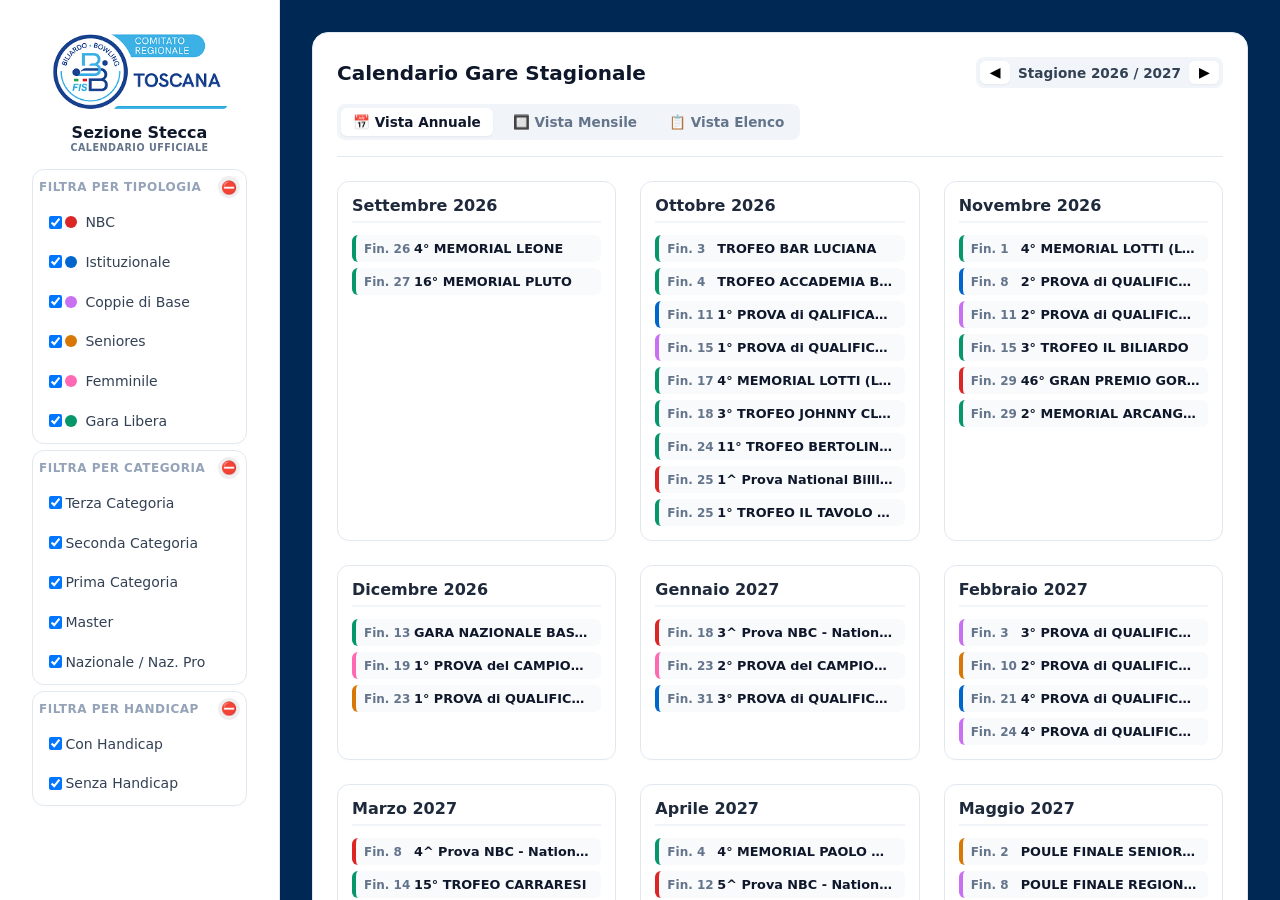
==== index.html @ 9a4053b8 "Pretty printing versione pretty con separazione css e js dal codice html" ====
<!DOCTYPE html>
<html lang="it">

<head>
	<meta charset="UTF-8">
	<meta name="viewport" content="width=device-width, initial-scale=1.0">
	<title>FISBB Toscana - Calendario Gare</title>
	<link rel="icon" type="image/jpeg" href="avatar_fisbbtoscana.jpeg"></link>
	<link rel="stylesheet" href="calendar-style.css">  
	<!-- Caricatore CSV integrato -->
	<script src="https://cloudflare.com"></script> 
</head>

<body>

	<div class="container-fluid">
  
		<!-- PULSANTE HAMBURGER: Visualizzazione no wide -->
		<button id="menuToggle" onclick="toggleSidebar(true)" class="sidebar-hamburger">
			<span>☰</span> Filtra Tornei
		</button>  

		<!-- BARRA LATERALE FILTRI: A scomparsa su no wide e fissa su wide -->
		<aside class="sidebar" id="sidebarMenu">

			<!-- PULSANTE DI CHIUSURA (✕): Visibile su no wide dentro la barra laterale -->
			<button class="sidebar-close-btn" onclick="toggleSidebar(false)">✕</button>

			<!-- LOGO FEDERALE: Con tre click rapidi si apre la maschera di login -->
			<div class="brand">
				<img class="brand-logo" src="REGIONE-29-piccolo.png" alt="Logo Federazione" onclick="triggerSecretLogin()">
				<div>
					<h1 class="brand-title">Sezione Stecca</h1>
					<p class="brand-sub">Calendario Ufficiale</p>
				</div>
			</div>
		 
			<!-- Filtro per Tipologia -->
			<div class="filter-box">
				<div class="filter-title filter-title-row">
					<span>Filtra per Tipologia</span>
					<button class="filter-clear-btn" onclick="clearFilterGroup('.filter-checkbox')" title="Deseleziona tutte le tipologie">⛔</button>
				</div>
				<div class="filter-group">
					<label class="filter-label">
						<input type="checkbox" value="nbc" checked class="filter-checkbox">
						<span class="color-dot" style="background-color: #DC2626;"></span> NBC
					</label>
					<label class="filter-label">
						<input type="checkbox" value="istituzionale" checked class="filter-checkbox">
						<span class="color-dot" style="background-color: #0066cc;"></span> Istituzionale
					</label>
					<label class="filter-label">
						<input type="checkbox" value="coppie-base" checked class="filter-checkbox">
						<span class="color-dot" style="background-color: #C96FF2;"></span> Coppie di Base
					</label>
					<label class="filter-label">
						<input type="checkbox" value="seniores" checked class="filter-checkbox">
						<span class="color-dot" style="background-color: #D97706;"></span> Seniores
					</label>
					<label class="filter-label">
						<input type="checkbox" value="femminile" checked class="filter-checkbox">
						<span class="color-dot" style="background-color: #FF69B4;"></span> Femminile
					</label>
					<label class="filter-label">
						<input type="checkbox" value="gara-libera" checked class="filter-checkbox">
						<span class="color-dot" style="background-color: #059669;"></span> Gara Libera
					</label>
				</div>
			</div>

			<!-- Filtro per Categorie Ammesse -->
			<div class="filter-box">
				<div class="filter-title filter-title-row">
					<span>Filtra per Categoria</span>
					<button class="filter-clear-btn" onclick="clearFilterGroup('.filter-cat-checkbox')" title="Deseleziona tutte le categorie">⛔</button>
				</div>
				<div class="filter-group">
					<label class="filter-label"><input type="checkbox" value="Terza" checked class="filter-cat-checkbox"> Terza Categoria</label>
					<label class="filter-label"><input type="checkbox" value="Seconda" checked class="filter-cat-checkbox"> Seconda Categoria</label>
					<label class="filter-label"><input type="checkbox" value="Prima" checked class="filter-cat-checkbox"> Prima Categoria</label>
					<label class="filter-label"><input type="checkbox" value="Master" checked class="filter-cat-checkbox"> Master</label>
					<label class="filter-label"><input type="checkbox" value="Nazionale" checked class="filter-cat-checkbox"> Nazionale / Naz. Pro</label>
				</div>
			</div>

			<!-- Filtro per Handicap -->
			<div class="filter-box">
				<div class="filter-title filter-title-row">
					<span>Filtra per Handicap</span>
					<button class="filter-clear-btn" onclick="clearFilterGroup('.filter-handicap-checkbox')" title="Deseleziona tutti i filtri handicap">⛔</button>
				</div>
				<div class="filter-group">
					<label class="filter-label"><input type="checkbox" value="SI" checked class="filter-handicap-checkbox"> Con Handicap</label>
					<label class="filter-label"><input type="checkbox" value="NO" checked class="filter-handicap-checkbox"> Senza Handicap</label>
				</div>
			</div>
		</aside>

		<!-- Lo sfondo scuro coprente (Overlay) compare quando i filtri sono aperti su schermo no wide -->
		<div id="sidebarOverlay" class="filter-overlay" onclick="toggleSidebar(false)"></div>

	<!-- AREA PRINCIPALE CALENDARIO -->
		<main class="main-content">
			<div class="calendar-container">

				<!-- Barra Superiore Navigazione -->
				<div class="top-navigation-bar-container">
					<div class="top-navigation-bar-header">
						<h2 id="calendarTitle" class="top-navigation-bar-title-static">Calendario Gare</h2>
						<div id="universalNavigation" class="top-navigation-bar-title-dynamic">
							<button class="top-navigation-bar-button" onclick="navigateCalendar(-1)">◀</button>
							<span class="top-navigation-bar-current-label" id="currentCalendarLabel"></span>
							<button class="top-navigation-bar-button" onclick="navigateCalendar(1)">▶</button>
						</div>
					</div>
					<div class="top-navigation-bar-view">
						<button id="btnYear" class="top-navigation-bar-view-button" onclick="switchView('year')">📅 Vista Annuale</button>
						<button id="btnMonth" class="top-navigation-bar-view-button" onclick="switchView('month')">🔲 Vista Mensile</button>
						<button id="btnList" class="top-navigation-bar-view-button" onclick="switchView('list')">📋 Vista Elenco</button>
						<!-- Pulsante Aggiungi Gara visibile solo all'amministratore -->
						<button class="admin-only btn-admin-save top-navigation-bar-view-button" onclick="createNewEventForm()" >➕ Nuova Gara</button>
					</div>
				</div>

				<!-- Vista Annuale -->
				<div id="viewYear" class="year-grid"></div>

				<!-- Vista Mensile -->
				<div id="viewMonth">
					<div class="month-grid-day-label">
						<div>Lun</div>
						<div>Mar</div>
						<div>Mer</div>
						<div>Gio</div>
						<div>Ven</div>
						<div>Sab</div>
						<div>Dom</div>
					</div>
					<div class="month-grid" id="monthDaysGrid"></div>
				</div>

				<!-- Vista Elenco -->
				<div id="viewList" class="list-grid">
					<table class="table-calendar">
						<thead>
							<tr>
								<th style="width: 15%;">Tipologia</th>
								<th style="width: 40%;">Titolo Torneo</th>
								<th style="width: 30%;">Sede Gara</th>
								<th style="width: 15%;">Data Finale</th>
							</tr>
						</thead>
						<tbody id="eventTableBody"></tbody>
					</table>
				</div>

			</div>
		</main>
	</div>
		 
	<!-- STRUTTURA POP-UP DI DETTAGLIO CORRETTA E BLINDATA -->
	<dialog id="eventDialog">
		<!-- Campo nascosto per l'ID del torneo -->
		<input type="hidden" id="editEventId">

		<div class="modal-layout">

			<!-- Contenitore immagine a sinistra -->
			<div class="modal-img-side">
				<img id="modalLocandina" src="" alt="Locandina Torneo">
				<div class="admin-only">
					<label class="detail-label">URL Immagine Locandina</label>
					<input type="text" id="editLocandina" placeholder="https://url-immagine.jpg" oninput="document.getElementById('modalLocandina').src = this.value || 'https://placehold.co'">
				</div>
			</div>

			<!-- Contenitore Dati a destra -->
			<div class="modal-main-side">
			<button class="btn-close" onclick="document.getElementById('eventDialog').close()">✕</button>

				<!-- Tipologia Gara -->
				<div class="modal-gara">
					<span id="modalTipologia" class="badge-type"></span>
					<div class="admin-only modal-tipologia">
						<select id="editClassName" onchange="updateModalBadgePreview(this.value)">
							<option value="nbc">NBC</option>
							<option value="istituzionale">Istituzionale</option>
							<option value="coppie-base">Coppie di Base</option>
							<option value="seniores">Seniores</option>
							<option value="femminile">Femminile</option>
							<option value="gara-libera">Gara Libera</option>
						</select>
					</div>
				</div>

				<!-- Titolo Torneo -->
				<div class="modal-gara">
					<h3 id="modalTitle" class="visitor-text modal-title"></h3>
					<div class="admin-only">
						<input type="text" id="editTitle" placeholder="Titolo del torneo">
					</div>
				</div>

				<!-- Griglia informazioni principali -->
				<div class="grid-info">
					<div class="info-block">
						<span>Sede</span>
						<strong id="modalSede" class="visitor-text"></strong>
						<input type="text" id="editSede" class="admin-only">
					</div>
					<div class="info-block">
						<span>1° Premio</span>
						<strong id="modalPremio" class="visitor-text" style="color: #16a34a;"></strong>
						<input type="text" id="editPremio" class="admin-only">
					</div>
					<div class="info-block">
						<span>Iscrizione</span>
						<strong id="modalIscrizione" class="visitor-text" style="color: #dc2626;"></strong>
						<input type="text" id="editIscrizione" class="admin-only">
					</div>
					<div class="info-block">
						<span>Entro</span>
						<strong id="modalEntro" class="visitor-text"></strong>
						<input type="date" id="editEntro" class="admin-only">
					</div>
					<div class="info-block">
						<span>Data Inizio</span>
						<strong id="modalInizio" class="visitor-text"></strong>
						<input type="date" id="editStart" class="admin-only">
					</div>
					<div class="info-block">
						<span>Data Finale</span>
						<strong id="modalFinale" class="visitor-text"></strong>
						<input type="date" id="editEndDate" class="admin-only">
					</div>
				</div>

				<!-- Specialità -->
				<div class="detail-section">
					<span class="detail-label">Specialità</span>
					<div id="modalSpecialita" class="specialita-box visitor-text"></div>
					<input type="text" id="editSpecialita" class="admin-only" placeholder="es. Italiana a 150 punti">
				</div>

				<!-- Categorie Ammesse -->
				<div class="detail-section">
					<span class="detail-label">Categorie Ammesse</span>
					<div id="modalCategorie" class="visitor-text modal-categorie"></div>
					<input type="text" id="editCategorie" class="admin-only" placeholder="es. Prima, Seconda, Terza (separate da virgola)">
				</div>

				<!-- Badge Tecnici -->
				<div class="tech-badges">
					<div>
						<span class="tech-badges-label">Cat. Separate</span>
						<span id="badgeSeparate" class="visitor-text"></span>
						<select id="editSeparate" class="admin-only">
							<option value="SI">SI</option>
							<option value="NO">NO</option>
						</select>
					</div>
					<div>
						<span class="tech-badges-label">Handicap</span>
						<span id="badgeHandicap" class="visitor-text"></span>
						<select id="editHandicap" class="admin-only">
							<option value="SI">SI</option>
							<option value="NO">NO</option>
						</select>
					</div>
					<div>
						<span class="tech-badges-label">Arbitri</span>
						<span id="badgeArbitri" class="visitor-text"></span>
						<select id="editArbitri" class="admin-only">
							<option value="SI">SI</option>
							<option value="NO">NO</option>
							<option value="1 su 2">1 su 2</option>
						</select>
					</div>
				</div>

				<!-- Pulsanti Salva / Elimina visibili SOLO all'amministratore autenticato -->
				<div class="admin-actions-bar admin-only-flex">
					<button class="btn-admin btn-admin-delete" onclick="deleteCurrentEvent()">🗑️ Elimina Gara</button>
					<button class="btn-admin btn-admin-save" onclick="saveEventData()">💾 Salva Gara</button>
				</div>

			</div>
		</div>
	</dialog>

<!-- Modale nascosto login di amministrazione -->
	<dialog id="adminLoginDialog" class="login-dialog">
		<div class="login-dialog-box">
			<button class="btn-close" onclick="document.getElementById('adminLoginDialog').close()">✕</button>
			<h3>Accesso Amministrazione</h3>
			<p>Inserisci i parametri di configurazione del tuo repository GitHub per abilitare le modifiche.</p>
			<div class="login-dialog-box-field">
				<label>GitHub Username</label>
				<input type="text" id="cfgUsername" placeholder="es. tuo-utente">
			</div>
			<div class="login-dialog-box-field">
				<label>Nome Repository</label>
				<input type="text" id="cfgRepo" placeholder="es. calendario-gare">
			</div>
			<div class="login-dialog-box-field">
				<label>Personal Access Token (Fine-Grained)</label>
				<input type="password" id="cfgToken" placeholder="github_pat_...">
			</div>
			<div class="login-dialog-box-button">
				<button onclick="saveAdminConfiguration()" class="login-dialog-box-button-connect">Accedi e Attiva</button>
				<button onclick="logoutAdmin()" class="admin-only login-dialog-box-button-disconnect">Disconnetti</button>
			</div>
		</div>
	</dialog>

	<script type="text/javascript" src="calendar-script.js"></script>

</body>
</html>
---- calendar-style.css ----
/* STILI STRUTTURALI COMPLETI ED INCORPORATI */
*, ::after, ::before { box-sizing: border-box; }
body { 
	margin: 0; 
	font-family: system-ui, -apple-system, sans-serif; 
	background-color: #002855; 
	color: #334155; 
}
.container-fluid {
	display: flex; 
	flex-direction: column; 
	min-height: 100vh; 
}

/* GESTIONE BARRA LATERALE RESPONSIVE */
.sidebar { 
	position: fixed;
	top: 0;
	left: -290px; /* Completamente nascosta a sinistra di default su smartphone */
	width: 280px; 
	height: 100vh; 
	background: #ffffff; 
	padding: 2rem; 
	box-shadow: 4px 0 25px rgba(15, 23, 42, 0.15);
	z-index: 999;
	overflow-y: auto;
	transition: left 0.3s ease; /* Effetto scivolamento fluido */
}
/* Quando la barra ha la classe "active" viene spinta dentro lo schermo */
.sidebar.active {
	left: 0;
}
/* Pulsante di chiusura interno alla sidebar (Nascondi su PC) */
.sidebar-close-btn {
	display: block;
	position: absolute;
	top: 1rem;
	right: 1rem;
	background: none;
	border: none;
	font-size: 1.25rem;
	color: #94a3b8;
	cursor: pointer;
}
.sidebar-close-btn:hover { 
	color: #0f172a; 
}
.sidebar-hamburger {
	display: none; 
	border: none; 
	background: #002855; 
	color: white; 
	padding: 12px 16px; 
	font-size: 0.9rem; 
	font-weight: 700; 
	border-radius: 8px; 
	cursor: pointer; 
	margin: 1rem 1rem 0 1rem; 
	align-items: center; 
	gap: 8px; 
	font-family: system-ui, sans-serif; 
	box-shadow: 0 2px 4px rgba(0,0,0,0.1);
}

.brand {
	display: flex; 
	align-items: center; 
	flex-direction: column; 
	text-align: center; 
	margin-bottom: 1rem; 
	width: 100%;
}
.brand-logo {
	width: 100%; 
	max-width: 180px; 
	height: auto; 
	object-fit: contain; 
	margin-bottom: 12px; 
}
.brand-title { 
	font-size: 1rem; 
	font-weight: 700; 
	color: #0f172a; 
	margin: 0;
	tracking-spacing: -0.5px;
}
.brand-sub {
	font-size: 0.6rem; 
	color: #64748b; 
	margin: 0; 
	font-weight: 600; 
	text-transform: uppercase; 
	letter-spacing: 0.5px;
}

.filter-box { 
	background: #ffffff; 
	border: 1px solid #e2e8f0; 
	border-radius: 12px; 
	padding: 6px; 
	margin-top: 6px; 
	box-shadow: 0 2px 4px rgba(0,0,0,0.01); 
}
.filter-title { 
	font-size: 0.75rem; 
	text-transform: uppercase; 
	color: #94a3b8; 
	font-weight: 700; 
	letter-spacing: 0.5px; 
	margin-bottom: 0.5rem; 
}
.filter-group { 
	display: flex; 
	flex-direction: column; 
	gap: 0.5rem; 
}
.filter-label { 
	display: flex; 
	align-items: center; 
	padding: 0.4rem; 
	border-radius: 8px; 
	cursor: pointer; 
	transition: background 0.2s; 
	font-size: 0.875rem; 
	font-weight: 500; 
}
.filter-label:hover { 
	background: #f1f5f9; 
}
.filter-checkbox-style { 
	margin-right: 10px; 
	width: 13px; 
	height: 13px; 
	accent-color: #0066cc; 
	cursor: pointer; 
}
.color-dot { 
	width: 12px; 
	height: 12px; 
	border-radius: 50%; 
	display: inline-block; 
	margin-right: 8px; 
	flex-shrink: 0; 
}
.filter-overlay {
	display: none; 
	position: fixed; 
	top: 0; 
	left: 0; 
	width: 100vw; 
	height: 100vh; 
	background: rgba(15, 23, 42, 0.4); 
	backdrop-filter: blur(2px); 
	z-index: 998;
}
.filter-title-row {
	display: flex;
	justify-content: space-between;
	align-items: center;
}
.filter-clear-btn {
	border: none;
	color: #dc2626;
	border-radius: 50%;
	width: 22px;
	height: 22px;
	cursor: pointer;
	display: flex;
	align-items: center;
	justify-content: center;
	font-size: 0.8rem;
	padding: 0;
	transition: all 0.2s ease;
}
.filter-clear-btn:hover {
	transform: scale(1.08);
}
.filter-clear-btn:active {
	transform: scale(0.95);
}

@media (min-width: 768px) { 
	.container-fluid { 
		flex-direction: row; 
	} 
}
/* Impostazioni schermi wide (da 768px in su) */
@media (min-width: 768px) {
	.sidebar { 
	  position: sticky; /* Torna fissa nella struttura wide */
	  left: 0;
	  border-bottom: none; 
	  border-right: 1px solid #e2e8f0; 
	  box-shadow: none;
	  z-index: 10;
	  height: 100vh;
	}
	#menuToggle, .sidebar-close-btn {
	  display: none !important; /* Nasconde l'hamburger e la X di chiusura su schermo wide */
	}
}
/* Mostra l'hamburger solo su schermi no wide */
@media (max-width: 767px) {
	#menuToggle {
	  display: flex !important;
	}
}

/* Contenitore Principale Calendario */
.main-content { 
	flex: 1; padding: 1.5rem; 
	overflow-y: auto; 
	max-height: 100vh; 
}
@media (min-width: 768px) { 
	.main-content { 
		padding: 2rem; 
	}
}
.calendar-container { 
	background: white; 
	border: 1px solid #e2e8f0; 
	border-radius: 16px; 
	padding: 1.5rem; 
	box-shadow: 0 1px 3px rgba(0,0,0,0.02); 
}

.top-navigation-bar-container {
	display: flex; 
	flex-direction: column; 
	gap: 1rem; 
	margin-bottom: 1.5rem; 
	border-bottom: 1px solid #e2e8f0; 
	padding-bottom: 1rem; 
	align-items: start;
}

.top-navigation-bar-header {
	display: flex; 
	justify-content: space-between; 
	width: 100%; 
	align-items: center; 
	flex-wrap: wrap; 
	gap: 1rem;
}
.top-navigation-bar-title-static {
	font-size: 1.25rem; 
	font-weight: 700; 
	margin: 0; 
	color: #0f172a;
}
.top-navigation-bar-title-dynamic {
	display: flex; 
	align-items: center; 
	gap: 0.5rem; 
	background: #f1f5f9; 
	padding: 4px; 
	border-radius: 8px;
}
.top-navigation-bar-button {
	border: none; 
	background: #ffffff; 
	padding: 4px 10px; 
	border-radius: 6px; 
	cursor: pointer; 
	font-weight: bold; 
	box-shadow: 0 1px 2px rgba(0,0,0,0.05); 
	font-family: sans-serif;
}
.top-navigation-bar-current-label {
	font-size: 0.85rem; 
	font-weight: 700; 
	color: #334155; 
	min-width: 140px; 
	text-align: center; 
	display: inline-block;
}
.top-navigation-bar-view {
	display: flex; 
	gap: 0.5rem; 
	background: #f1f5f9; 
	padding: 4px; 
	border-radius: 8px; 
	align-items: center; 
	flex-wrap: wrap;
}
.top-navigation-bar-view-button {
	border: none; 
	padding: 6px 12px; 
	font-size: 0.85rem; 
	font-weight: 600; 
	border-radius: 6px; 
	cursor: pointer; 
	transition: all 0.2s;
}

/* Griglia Annuale */
.year-grid { 
	display: grid; 
	grid-template-columns: repeat(auto-fit, minmax(260px, 1fr)); 
	gap: 1.5rem; 
	margin-top: 1rem; 
}
.month-box { 
	background: #ffffff; 
	border: 1px solid #e2e8f0; 
	border-radius: 12px; 
	padding: 14px; 
	box-shadow: 0 2px 4px rgba(0,0,0,0.01); 
}
.month-title { 
	font-size: 1rem; 
	font-weight: 700; 
	color: #1e293b; 
	margin: 0 0 12px 0; 
	border-bottom: 2px solid #f1f5f9; 
	padding-bottom: 6px; 
	text-transform: capitalize; 
}

.event-list { 
	display: flex; 
	flex-direction: column; 
	gap: 6px; 
	min-height: 40px; 
}
/* Righe dei Singoli Tornei */
.event-item { 
	display: flex; 
	align-items: center; 
	padding: 6px 8px; 
	background: #f8fafc; 
	border-radius: 6px; 
	cursor: pointer; 
	transition: background 0.2s, transform 0.1s; 
}
.event-item:hover {
	background: #f1f5f9; 
	transform: translateX(2px); 
}
.event-day { 
	font-weight: 700; 
	font-size: 0.75rem; 
	color: #64748b; 
	width: 50px; 
	flex-shrink: 0; 
}
.event-name {
	font-weight: 600; 
	font-size: 0.8rem; 
	color: #0f172a; 
	white-space: nowrap; 
	overflow: hidden; 
	text-overflow: ellipsis; 
	flex: 1;	
}

/* Vista Elenco */
.list-grid {
	display: none; 
	overflow-x: auto;
}
.table-calendar {
	width: 100%; 
	border-collapse: collapse; 
	margin-top: 0.5rem; 
	font-size: 0.9rem; 
}
.table-calendar th {
	background-color: #f8fafc; 
	padding: 12px 16px; 
	text-align: left; 
	font-size: 0.75rem; 
	font-weight: 700; 
	color: #64748b; 
	text-transform: uppercase; 
	letter-spacing: 0.5px; 
	border-bottom: 2px solid #e2e8f0; 
}
.table-calendar td {
	padding: 16px; 
	border-bottom: 1px solid #edf2f7; 
	color: #334155; 
	vertical-align: middle; 
}
.table-calendar tr.event-row:hover {
	background-color: #f8fafc; 
	transition: background-color 0.2s ease; 
}

button#btnYear, button#btnMonth, button#btnList {
	font-family: system-ui, -apple-system, sans-serif; 
}

/* Griglia mensile */
.month-grid-day-label {
	display: grid; 
	grid-template-columns: repeat(7, 1fr); 
	text-align: center; 
	font-weight: 700; 
	font-size: 0.75rem; 
	color: #64748b; 
	text-transform: uppercase; 
	margin-bottom: 0.5rem; 
	letter-spacing: 0.5px;
}
.month.grid {
	display: grid; 
	grid-template-columns: repeat(7, 1fr); 
	gap: 4px; 
	background: #e2e8f0; 
	border: 1px solid #e2e8f0; 
	border-radius: 8px; 
	overflow: hidden;
}

#monthDaysGrid {
	display: grid;
	grid-template-columns: repeat(7, minmax(0, 1fr));
	gap: 4px;
	background: #e2e8f0;
	border: 1px solid #e2e8f0;
	border-radius: 8px;
	overflow: hidden;
}

.grid-info { 
	display: grid; 
	grid-template-columns: 1fr 1fr;
	gap: 0.75rem; 
	margin: 1rem 0; 
	padding-bottom: 0.75rem; 
	border-bottom: 1px solid #e2e8f0; 
	font-size: 0.825rem; 
}
.grid-day-cell {
	background: #ffffff;
	min-height: 100px;
	padding: 6px;
	display: flex;
	flex-direction: column;
	gap: 4px;
	min-width: 0; 
	overflow: hidden;
}
.grid-day-cell.empty {
	background: #f8fafc;
}
.grid-day-number {
	font-size: 0.75rem;
	font-weight: 700;
	color: #64748b;
	margin-bottom: 2px;
}
.grid-event-badge {
	font-size: 0.7rem;
	font-weight: 600;
	padding: 3px 6px;
	border-radius: 4px;
	color: white;
	cursor: pointer;
	transition: transform 0.1s;
	display: block;
	width: 100%;
	white-space: nowrap;
	overflow: hidden;
	text-overflow: ellipsis;
}
.grid-event-badge:hover {
	transform: scale(1.02);
	filter: brightness(0.95);
}

/* Pop-up dettaglio evento */
dialog { 
	border: none; 
	border-radius: 16px; 
	padding: 0; 
	max-width: 660px; /* Larghezza ideale per PC */
	width: 100%; 
	box-shadow: 0 20px 25px -5px rgba(0,0,0,0.1), 0 10px 10px -5px rgba(0,0,0,0.04); 
	animation: fadeIn 0.2s ease-out; 
}
dialog::backdrop { 
	background: rgba(15, 23, 42, 0.6); 
	backdrop-filter: blur(4px); 
}

.modal-layout { 
	display: flex; 
	flex-direction: column; 
}
@media (min-width: 576px) { 
	.modal-layout {
		flex-direction: row;
	} 
}
.modal-img-side { 
	background: #f1f5f9; 
	padding: 1.25rem; 
	display: flex; 
	align-items: center; 
	justify-content: center; 
	border-bottom: 1px solid #e2e8f0; 
	flex-direction: column; 
	gap: 8px;
}
@media (min-width: 576px) { 
	.modal-img-side { 
	  width: 240px; 
	  height: 240px; /* Forza il quadrato perfetto */
	  align-self: center; /* Centra verticalmente la scatola rispetto ai dati */
	  border-bottom: none; 
	  border-right: 1px solid #e2e8f0; 
	  background: #f8fafc;
	  margin: 1.5rem 0 1.5rem 1.5rem; /* Margini per staccarla elegantemente dal bordo modale */
	  border-radius: 12px;
	  border: 1px solid #e2e8f0;
	} 
}
.modal-img-side img { 
	max-width: 100%;
	max-height: 100%;
	object-fit: contain; /* Mantiene le proporzioni reali senza schiacciare o tagliare */
	border-radius: 6px; 
	background: white; 
	box-shadow: 0 2px 4px rgba(0,0,0,0.04); 
}
.modal-main-side { 
	flex: 1; 
	padding: 1.5rem; 
	position: relative; 
}
.modal-gara {
	margin-bottom: 0.5rem;
}
.modal-tipologia {
	margin-top: 4px; 
	width: 100%;
}
.modal-title {
	margin: 0 0 0.5rem 0; 
	font-size: 1.25rem; 
	font-weight: 800; 
	color: #0f172a; 
	padding-right: 25px; 
	line-height: 1.3;
}
.modal-categorie {
	display: flex; 
	flex-wrap: wrap; 
	gap: 4px; 
	margin-top: 2px;
}

.btn-close { 
	position: absolute; 
	top: 1rem; 
	right: 1rem; 
	background: none; 
	border: none; 
	font-size: 1.25rem; 
	cursor: pointer; 
	color: #94a3b8; 
	padding: 4px; 
	line-height: 1;
}
.btn-close:hover {
	color: #475569; 
}

.badge-type { 
	display: inline-block; 
	padding: 4px 8px; 
	border-radius: 6px; 
	color: white; 
	font-size: 0.7rem; 
	font-weight: 700; 
	text-transform: uppercase; 
	letter-spacing: 0.5px; 
}

.info-block span { 
display: block; 
color: #94a3b8; 
font-size: 0.675rem; 
font-weight: 700; 
margin-bottom: 2px; 
text-transform: uppercase; 
}
.info-block strong { 
color: #1e293b; 
font-weight: 600; 
}

.detail-section {
	margin-bottom: 0.75rem;
	font-size: 0.825rem;
}
.detail-label {
	display: block; 
	color: #94a3b8; 
	font-size: 0.675rem; 
	font-weight: 700; 
	margin-bottom: 4px; 
	text-transform: uppercase;
	letter-spacing: 0.5px;
}

.specialita-box {
	display: inline-block;
	background: #f8fafc; 
	color: #334155;
	padding: 4px 8px; 
	border-radius: 4px; 
	font-weight: 600; 
	font-size: 0.75rem;
	border: 1px solid #cbd5e1;
}

/* Tag categorie */
.category-tag {
	background: #f8fafc; 
	color: #334155; 
	padding: 4px 8px; 
	border-radius: 4px; 
	font-weight: 600; 
	font-size: 0.75rem; 
	border: 1px solid #cbd5e1;
}

.tech-badges { 
	display: flex; 
	gap: 0.4rem; 
	background: #f8fafc; 
	padding: 8px; 
	border-radius: 12px; 
	border: 1px solid #e2e8f0; 
	justify-content: space-around; 
	text-align: center; 
	font-size: 0.7rem; 
	margin-top: 1rem; 
}
.tech-badges-label {
	color:#94a3b8; 
	font-size:0.625rem; 
	text-transform:uppercase; 
	font-weight:700;
}
.tech-badges span {
	display: block; 
	font-weight: 700; 
	margin-top: 2px; 
	padding: 2px 6px; 
	border-radius: 20px; 
}
.tech-si {
	background: #dcfce7; 
	color: #15803d; 
	border: 1px solid #bbf7d0; 
}
.tech-no {
	background: #f1f5f9; 
	color: #64748b; 
	border: 1px solid #e2e8f0; 
}
.tech-parziale {
	background: #fef3c7; 
	color: #b45309; 
	border: 1px solid #fde68a; 
}

@keyframes fadeIn {
	from {
		opacity: 0; 
		transform: scale(0.98); 
	} 
	to {
		opacity: 1; transform: scale(1); 
	} 
}

/* --- GESTIONE AMMINISTRATORE --- */
/* Di default, nascondiamo tutti gli elementi di gestione */
.admin-only, .admin-only-flex, .admin-only-block {
	display: none !important;
}

/* Quando la pagina ha la classe 'is-admin', mostriamo gli elementi dedicati */
body.is-admin .admin-only {
	display: inline-block !important;
}
body.is-admin .admin-only-flex {
	display: flex !important;
}
body.is-admin .admin-only-block {
	display: block !important;
}

/* Stile per i campi di input all'interno del modulo di modifica */
.modal-main-side input, .modal-main-side select, .modal-main-side textarea {
	width: 100%;
	padding: 6px 10px;
	border: 1px solid #cbd5e1;
	border-radius: 6px;
	font-size: 0.85rem;
	font-family: inherit;
	color: #1e293b;
	background-color: #f8fafc;
}
.modal-main-side input:focus, .modal-main-side select:focus {
	outline: none;
	border-color: #0066cc;
	background-color: #ffffff;
}

/* Pulsanti d'azione amministrativa */
.admin-actions-bar {
	display: flex;
	gap: 10px;
	margin-top: 1.5rem;
	padding-top: 1rem;
	border-top: 1px solid #e2e8f0;
}
.btn-admin {
	flex: 1;
	padding: 10px;
	border: none;
	border-radius: 8px;
	font-weight: 700;
	font-size: 0.85rem;
	cursor: pointer;
	transition: background 0.2s;
}
.btn-admin-save {
	background: #00BFFF; 
	color: white; 
}
.btn-admin-save:hover {
	background: #1E90FF; 
}
.btn-admin-delete {
	background: #dc2626; 
	color: white; 
}
.btn-admin-delete:hover {
	background: #b91c1c; 
}

/* Rende cliccabili le celle vuote solo per l'admin */
body.is-admin .grid-day-cell, body.is-admin .month-box {
	cursor: pointer;
}
body.is-admin .grid-day-cell:hover, body.is-admin .month-box:hover {
	background-color: #f0fdf4 !important; /* Evidenzia in verde tenue al passaggio */
}

.login-dialog {
	max-width: 400px; 
	padding: 1.5rem;
}
.login-dialog-box {
	display: flex; 
	flex-direction: column; 
	gap: 1rem; 
	position: relative;
}
.login-dialog-box h3 {
	margin: 0; 
	font-size: 1.1rem; 
	font-weight: 800; 
	color: #0f172a;
}
.login-dialog-box p {
	 margin: 0; 
	 font-size: 0.75rem; 
	 color: #64748b;
}
.login-dialog-box-field {
	display: flex; 
	flex-direction: column; 
	gap: 4px;
}
.login-dialog-box-field label {
	font-size: 0.65rem; 
	font-weight: 700; 
	text-transform: uppercase; 
	color: #94a3b8;
}
.login-dialog-box-field input {
	width:100%; 
	padding:8px; 
	border:1px solid #cbd5e1; 
	border-radius:6px;
}
.login-dialog-box-button {
	display: flex; 
	gap: 10px; 
	margin-top: 0.5rem;
}
.login-dialog-box-button-connect {
	flex:1; 
	padding:10px; 
	background:#0066cc; 
	color:white; 
	border:none; 
	border-radius:6px; 
	font-weight:700; 
	cursor:pointer;
}
.login-dialog-box-button-disconnect {
	padding:10px; 
	background:#e2e8f0; 
	color:#64748b; 
	border:none; 
	border-radius:6px; 
	font-weight:700; 
	cursor:pointer;
}
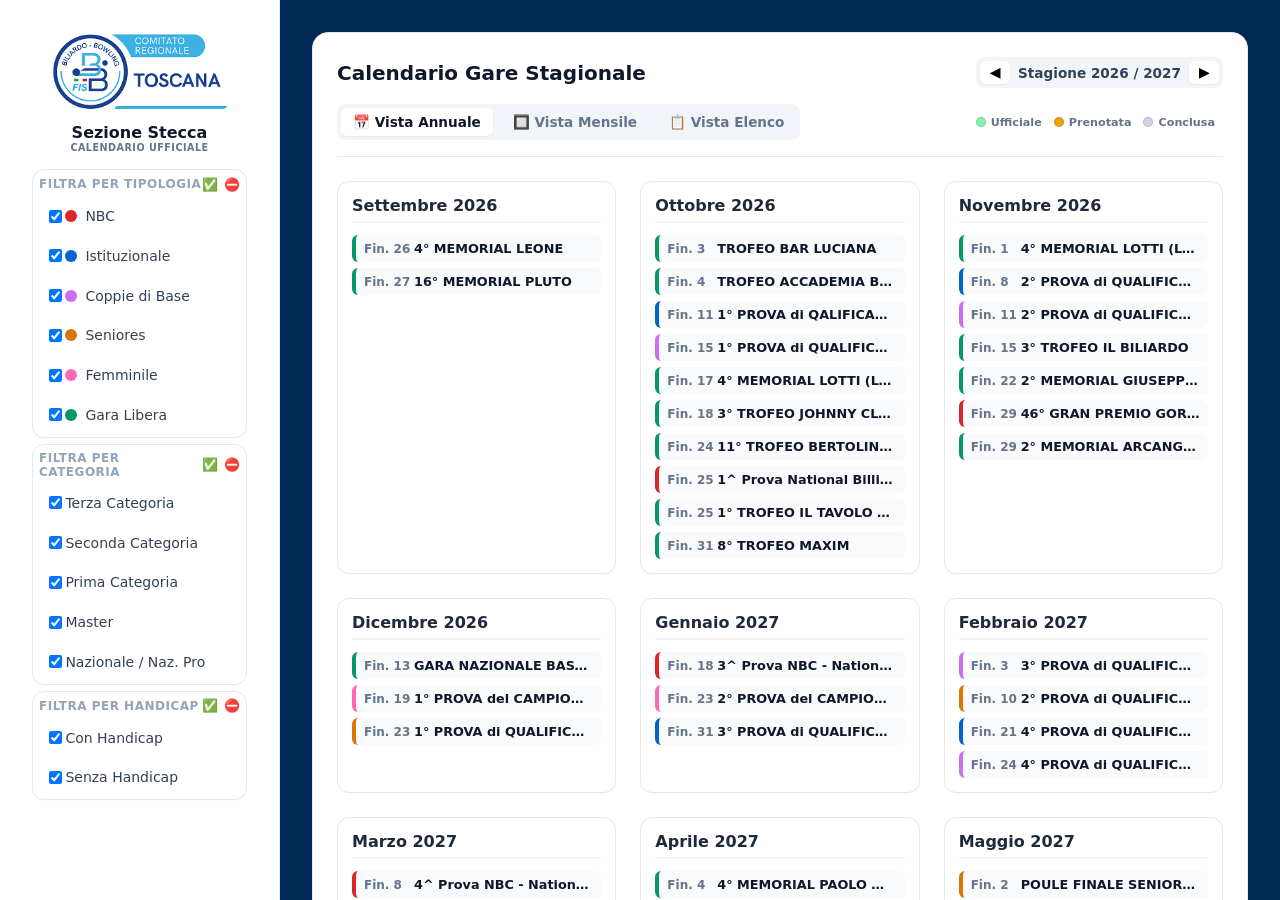
==== commit 4a657892: "Update index.html" ====
--- a/index.html
+++ b/index.html
@@ -14,7 +14,7 @@
 <body>
 
 	<div class="container-fluid">
-  
+
 		<!-- PULSANTE HAMBURGER: Visualizzazione no wide -->
 		<button id="menuToggle" onclick="toggleSidebar(true)" class="sidebar-hamburger">
 			<span>☰</span> Filtra Tornei
@@ -39,7 +39,10 @@
 			<div class="filter-box">
 				<div class="filter-title filter-title-row">
 					<span>Filtra per Tipologia</span>
-					<button class="filter-clear-btn" onclick="clearFilterGroup('.filter-checkbox')" title="Deseleziona tutte le tipologie">⛔</button>
+					<div class="filter-title-actions">
+						<button class="filter-action-btn filter-check-btn" onclick="checkFilterGroup('.filter-checkbox')" title="Seleziona tutte le tipologie">✅</button>
+						<button class="filter-action-btn filter-clear-btn" onclick="clearFilterGroup('.filter-checkbox')" title="Deseleziona tutte le tipologie">⛔</button>
+					</div>
 				</div>
 				<div class="filter-group">
 					<label class="filter-label">
@@ -73,7 +76,10 @@
 			<div class="filter-box">
 				<div class="filter-title filter-title-row">
 					<span>Filtra per Categoria</span>
-					<button class="filter-clear-btn" onclick="clearFilterGroup('.filter-cat-checkbox')" title="Deseleziona tutte le categorie">⛔</button>
+					<div class="filter-title-actions">
+						<button class="filter-action-btn filter-check-btn" onclick="checkFilterGroup('.filter-checkbox')" title="Seleziona tutte le tipologie">✅</button>
+						<button class="filter-action-btn filter-clear-btn" onclick="clearFilterGroup('.filter-checkbox')" title="Deseleziona tutte le tipologie">⛔</button>
+					</div>
 				</div>
 				<div class="filter-group">
 					<label class="filter-label"><input type="checkbox" value="Terza" checked class="filter-cat-checkbox"> Terza Categoria</label>
@@ -88,7 +94,10 @@
 			<div class="filter-box">
 				<div class="filter-title filter-title-row">
 					<span>Filtra per Handicap</span>
-					<button class="filter-clear-btn" onclick="clearFilterGroup('.filter-handicap-checkbox')" title="Deseleziona tutti i filtri handicap">⛔</button>
+					<div class="filter-title-actions">
+						<button class="filter-action-btn filter-check-btn" onclick="checkFilterGroup('.filter-checkbox')" title="Seleziona tutte le tipologie">✅</button>
+						<button class="filter-action-btn filter-clear-btn" onclick="clearFilterGroup('.filter-checkbox')" title="Deseleziona tutte le tipologie">⛔</button>
+					</div>
 				</div>
 				<div class="filter-group">
 					<label class="filter-label"><input type="checkbox" value="SI" checked class="filter-handicap-checkbox"> Con Handicap</label>
@@ -114,12 +123,19 @@
 							<button class="top-navigation-bar-button" onclick="navigateCalendar(1)">▶</button>
 						</div>
 					</div>
-					<div class="top-navigation-bar-view">
-						<button id="btnYear" class="top-navigation-bar-view-button" onclick="switchView('year')">📅 Vista Annuale</button>
-						<button id="btnMonth" class="top-navigation-bar-view-button" onclick="switchView('month')">🔲 Vista Mensile</button>
-						<button id="btnList" class="top-navigation-bar-view-button" onclick="switchView('list')">📋 Vista Elenco</button>
-						<!-- Pulsante Aggiungi Gara visibile solo all'amministratore -->
-						<button class="admin-only btn-admin-save top-navigation-bar-view-button" onclick="createNewEventForm()" >➕ Nuova Gara</button>
+					<div class="top-navigation-bar-row">
+						<div class="top-navigation-bar-view">
+							<button id="btnYear" class="top-navigation-bar-view-button" onclick="switchView('year')">📅 Vista Annuale</button>
+							<button id="btnMonth" class="top-navigation-bar-view-button" onclick="switchView('month')">🔲 Vista Mensile</button>
+							<button id="btnList" class="top-navigation-bar-view-button" onclick="switchView('list')">📋 Vista Elenco</button>
+							<!-- Pulsante Aggiungi Gara visibile solo all'amministratore -->
+							<button class="admin-only btn-admin-save top-navigation-bar-view-button" onclick="createNewEventForm()" >➕ Nuova Gara</button>
+						</div>
+						<div class="calendar-status-legend">
+							<span class="legend-item"><span class="legend-dot legend-programma"></span>Ufficiale</span>
+							<span class="legend-item"><span class="legend-dot legend-pianificata"></span>Prenotata</span>
+							<span class="legend-item"><span class="legend-dot legend-conclusa"></span>Conclusa</span>
+						</div>
 					</div>
 				</div>
 
@@ -159,19 +175,23 @@
 		</main>
 	</div>
 		 
-	<!-- STRUTTURA POP-UP DI DETTAGLIO CORRETTA E BLINDATA -->
+	<!-- STRUTTURA POP-UP DI DETTAGLIO -->
 	<dialog id="eventDialog">
 		<!-- Campo nascosto per l'ID del torneo -->
 		<input type="hidden" id="editEventId">
 
 		<div class="modal-layout">
 
-			<!-- Contenitore immagine a sinistra -->
+			<!-- Contenitore Immagine a sinistra -->
 			<div class="modal-img-side">
 				<img id="modalLocandina" src="" alt="Locandina Torneo">
 				<div class="admin-only">
 					<label class="detail-label">URL Immagine Locandina</label>
 					<input type="text" id="editLocandina" placeholder="https://url-immagine.jpg" oninput="document.getElementById('modalLocandina').src = this.value || 'https://placehold.co'">
+				</div>
+				<div id="winnerBox" class="winner-box visitor-text">
+					<span class="winner-label">Vincitore</span>
+					<strong id="modalVincitore"></strong>
 				</div>
 			</div>
 
@@ -194,6 +214,18 @@
 					</div>
 				</div>
 
+				<div class="admin-only" style="margin-top: 8px; width: 100%;">
+					<label class="detail-label">Stato gara</label>
+					<select id="editStato">
+						<option value="pianificata">
+						Pianificata - suscettibile di variazioni
+						</option>
+						<option value="ufficiale">
+						Ufficiale - iscrizioni aperte/confermata
+						</option>
+					</select>
+				</div>
+
 				<!-- Titolo Torneo -->
 				<div class="modal-gara">
 					<h3 id="modalTitle" class="visitor-text modal-title"></h3>
@@ -279,6 +311,11 @@
 					</div>
 				</div>
 
+				<div class="detail-section admin-only">
+					<span class="detail-label">Vincitore</span>
+					<input type="text" id="editVincitore" placeholder="Nome del vincitore">
+				</div>
+
 				<!-- Pulsanti Salva / Elimina visibili SOLO all'amministratore autenticato -->
 				<div class="admin-actions-bar admin-only-flex">
 					<button class="btn-admin btn-admin-delete" onclick="deleteCurrentEvent()">🗑️ Elimina Gara</button>
--- a/calendar-style.css
+++ b/calendar-style.css
@@ -60,123 +60,6 @@
 	gap: 8px; 
 	font-family: system-ui, sans-serif; 
 	box-shadow: 0 2px 4px rgba(0,0,0,0.1);
-}
-
-.brand {
-	display: flex; 
-	align-items: center; 
-	flex-direction: column; 
-	text-align: center; 
-	margin-bottom: 1rem; 
-	width: 100%;
-}
-.brand-logo {
-	width: 100%; 
-	max-width: 180px; 
-	height: auto; 
-	object-fit: contain; 
-	margin-bottom: 12px; 
-}
-.brand-title { 
-	font-size: 1rem; 
-	font-weight: 700; 
-	color: #0f172a; 
-	margin: 0;
-	tracking-spacing: -0.5px;
-}
-.brand-sub {
-	font-size: 0.6rem; 
-	color: #64748b; 
-	margin: 0; 
-	font-weight: 600; 
-	text-transform: uppercase; 
-	letter-spacing: 0.5px;
-}
-
-.filter-box { 
-	background: #ffffff; 
-	border: 1px solid #e2e8f0; 
-	border-radius: 12px; 
-	padding: 6px; 
-	margin-top: 6px; 
-	box-shadow: 0 2px 4px rgba(0,0,0,0.01); 
-}
-.filter-title { 
-	font-size: 0.75rem; 
-	text-transform: uppercase; 
-	color: #94a3b8; 
-	font-weight: 700; 
-	letter-spacing: 0.5px; 
-	margin-bottom: 0.5rem; 
-}
-.filter-group { 
-	display: flex; 
-	flex-direction: column; 
-	gap: 0.5rem; 
-}
-.filter-label { 
-	display: flex; 
-	align-items: center; 
-	padding: 0.4rem; 
-	border-radius: 8px; 
-	cursor: pointer; 
-	transition: background 0.2s; 
-	font-size: 0.875rem; 
-	font-weight: 500; 
-}
-.filter-label:hover { 
-	background: #f1f5f9; 
-}
-.filter-checkbox-style { 
-	margin-right: 10px; 
-	width: 13px; 
-	height: 13px; 
-	accent-color: #0066cc; 
-	cursor: pointer; 
-}
-.color-dot { 
-	width: 12px; 
-	height: 12px; 
-	border-radius: 50%; 
-	display: inline-block; 
-	margin-right: 8px; 
-	flex-shrink: 0; 
-}
-.filter-overlay {
-	display: none; 
-	position: fixed; 
-	top: 0; 
-	left: 0; 
-	width: 100vw; 
-	height: 100vh; 
-	background: rgba(15, 23, 42, 0.4); 
-	backdrop-filter: blur(2px); 
-	z-index: 998;
-}
-.filter-title-row {
-	display: flex;
-	justify-content: space-between;
-	align-items: center;
-}
-.filter-clear-btn {
-	border: none;
-	color: #dc2626;
-	border-radius: 50%;
-	width: 22px;
-	height: 22px;
-	cursor: pointer;
-	display: flex;
-	align-items: center;
-	justify-content: center;
-	font-size: 0.8rem;
-	padding: 0;
-	transition: all 0.2s ease;
-}
-.filter-clear-btn:hover {
-	transform: scale(1.08);
-}
-.filter-clear-btn:active {
-	transform: scale(0.95);
 }
 
 @media (min-width: 768px) { 
@@ -206,6 +89,132 @@
 	}
 }
 
+.brand {
+	display: flex; 
+	align-items: center; 
+	flex-direction: column; 
+	text-align: center; 
+	margin-bottom: 1rem; 
+	width: 100%;
+}
+.brand-logo {
+	width: 100%; 
+	max-width: 180px; 
+	height: auto; 
+	object-fit: contain; 
+	margin-bottom: 12px; 
+}
+.brand-title { 
+	font-size: 1rem; 
+	font-weight: 700; 
+	color: #0f172a; 
+	margin: 0;
+	tracking-spacing: -0.5px;
+}
+.brand-sub {
+	font-size: 0.6rem; 
+	color: #64748b; 
+	margin: 0; 
+	font-weight: 600; 
+	text-transform: uppercase; 
+	letter-spacing: 0.5px;
+}
+
+.filter-box { 
+	background: #ffffff; 
+	border: 1px solid #e2e8f0; 
+	border-radius: 12px; 
+	padding: 6px; 
+	margin-top: 6px; 
+	box-shadow: 0 2px 4px rgba(0,0,0,0.01); 
+}
+.filter-title { 
+	font-size: 0.75rem; 
+	text-transform: uppercase; 
+	color: #94a3b8; 
+	font-weight: 700; 
+	letter-spacing: 0.5px; 
+	margin-bottom: 0.5rem; 
+}
+.filter-group { 
+	display: flex; 
+	flex-direction: column; 
+	gap: 0.5rem; 
+}
+.filter-label { 
+	display: flex; 
+	align-items: center; 
+	padding: 0.4rem; 
+	border-radius: 8px; 
+	cursor: pointer; 
+	transition: background 0.2s; 
+	font-size: 0.875rem; 
+	font-weight: 500; 
+}
+.filter-label:hover { 
+	background: #f1f5f9; 
+}
+.filter-checkbox-style { 
+	margin-right: 10px; 
+	width: 13px; 
+	height: 13px; 
+	accent-color: #0066cc; 
+	cursor: pointer; 
+}
+.color-dot { 
+	width: 12px; 
+	height: 12px; 
+	border-radius: 50%; 
+	display: inline-block; 
+	margin-right: 8px; 
+	flex-shrink: 0; 
+}
+.filter-overlay {
+	display: none; 
+	position: fixed; 
+	top: 0; 
+	left: 0; 
+	width: 100vw; 
+	height: 100vh; 
+	background: rgba(15, 23, 42, 0.4); 
+	backdrop-filter: blur(2px); 
+	z-index: 998;
+}
+.filter-title-row {
+	display: flex;
+	justify-content: space-between;
+	align-items: center;
+}
+.filter-action-btn {
+  border: none;
+  background: none;
+  width: 16px;
+  height: 16px;
+  cursor: pointer;
+  display: flex;
+  align-items: center;
+  justify-content: center;
+  font-size: 0.8rem;
+  padding: 0;
+  transition: all 0.2s ease;
+}
+.filter-action-btn:hover {
+  transform: scale(1.08);
+}
+.filter-action-btn:active {
+  transform: scale(0.95);
+}
+.filter-clear-btn {
+  color: #dc2626;
+}
+.filter-check-btn {
+  color: #16a34a;
+}
+.filter-title-actions {
+  display: flex;
+  gap: 6px;
+}
+
 /* Contenitore Principale Calendario */
 .main-content { 
 	flex: 1; padding: 1.5rem; 
@@ -275,6 +284,14 @@
 	text-align: center; 
 	display: inline-block;
 }
+.top-navigation-bar-row {
+	display: flex;
+	justify-content: space-between;
+	align-items: center;
+	gap: 1rem;
+	flex-wrap: wrap;
+	width: 100%; 
+}
 .top-navigation-bar-view {
 	display: flex; 
 	gap: 0.5rem; 
@@ -282,7 +299,6 @@
 	padding: 4px; 
 	border-radius: 8px; 
 	align-items: center; 
-	flex-wrap: wrap;
 }
 .top-navigation-bar-view-button {
 	border: none; 
@@ -353,6 +369,196 @@
 	overflow: hidden; 
 	text-overflow: ellipsis; 
 	flex: 1;	
+}
+
+/* GARE PIANIFICATE */
+
+.event-status-pianificata {
+	background-color: #fff7ed;
+	border-color: #fdba74;
+}
+
+.event-status-pianificata .event-name {
+	color: #9a3412;
+	font-style: italic;
+}
+
+/* GARE UFFICIALI IN PROGRAMMA */
+
+.event-status-in-programma {
+	background-color: #ecfdf5;
+	border-color: #86efac;
+}
+
+.event-status-in-programma .event-name {
+	color: #166534;
+}
+
+/* GARE IN CORSO */
+
+.event-status-in-corso {
+	background-color: #dcfce7;
+	border-color: #22c55e;
+	box-shadow: 0 0 0 1px rgba(34, 197, 94, 0.2);
+}
+
+.event-status-in-corso .event-name {
+	color: #14532d;
+	font-weight: 800;
+}
+
+/* GARE CONCLUSE */
+
+.event-status-conclusa {
+	background-color: #f1f5f9;
+	border-color: #cbd5e1;
+	opacity: 0.75;
+}
+
+.event-status-conclusa .event-name {
+	color: #94a3b8;
+}
+
+.event-status-text {
+	margin-top: 5px;
+	font-size: 0.65rem;
+	font-weight: 700;
+	text-transform: uppercase;
+}
+
+.event-status-text-pianificata {
+	color: #c2410c;
+}
+
+.event-status-text-in-programma {
+	color: #15803d;
+}
+
+.event-status-text-in-corso {
+	color: #166534;
+}
+
+.event-status-text-conclusa {
+	color: #94a3b8;
+}
+
+.grid-event-badge.event-status-pianificata {
+	background-color: #f59e0b;
+	color: white;
+}
+
+.grid-event-badge.event-status-in-programma {
+	background-color: #16a34a;
+	color: white;
+}
+
+.grid-event-badge.event-status-in-corso {
+	background-color: #15803d;
+	color: white;
+	box-shadow: 0 0 0 2px #bbf7d0;
+}
+
+.grid-event-badge.event-status-conclusa {
+	background-color: #94a3b8;
+	color: #f8fafc;
+}
+
+.table-calendar tr.event-status-pianificata td {
+	background-color: #fff7ed;
+}
+
+.table-calendar tr.event-status-in-programma td {
+	background-color: #ecfdf5;
+}
+
+.table-calendar tr.event-status-in-corso td {
+	background-color: #dcfce7;
+}
+
+.table-calendar tr.event-status-conclusa td {
+	background-color: #f1f5f9;
+	color: #94a3b8;
+}
+
+.calendar-status-legend {
+	display: flex;
+	align-items: center;
+	gap: 12px;
+	margin-left: auto;
+	padding: 4px 8px;
+}
+
+.legend-item {
+	display: inline-flex;
+	align-items: center;
+	gap: 5px;
+	color: #64748b;
+	font-size: 0.7rem;
+	font-weight: 600;
+	white-space: nowrap;
+}
+
+.legend-dot {
+	width: 10px;
+	height: 10px;
+	border-radius: 50%;
+	display: inline-block;
+	border: 1px solid rgba(15, 23, 42, 0.15);
+}
+
+.legend-pianificata {
+	background-color: #f59e0b;
+}
+
+.legend-programma {
+	background-color: #86efac;
+}
+
+.legend-corso {
+	background-color: #16a34a;
+}
+
+.legend-conclusa {
+	background-color: #cbd5e1;
+}
+
+@media (max-width: 767px) {
+  .top-navigation-bar-row {
+		flex-direction: column;
+		align-items: flex-start;
+	}
+
+  .calendar-status-legend {
+		width: 100%;
+		justify-content: flex-start;
+		margin-top: 4px;
+	}
+}
+
+.winner-box {
+	display: none;
+	width: 100%;
+	padding: 8px 10px;
+	background: #fffbeb;
+	border: 1px solid #fde68a;
+	border-radius: 8px;
+	text-align: center;
+}
+
+.winner-label {
+	display: block;
+	margin-bottom: 2px;
+	color: #a16207;
+	font-size: 0.6rem;
+	font-weight: 700;
+	text-transform: uppercase;
+	letter-spacing: 0.5px;
+}
+
+.winner-box strong {
+	color: #713f12;
+	font-size: 0.8rem;
+	font-weight: 800;
 }
 
 /* Vista Elenco */
@@ -816,4 +1022,4 @@
 	border-radius:6px; 
 	font-weight:700; 
 	cursor:pointer;
-}+}
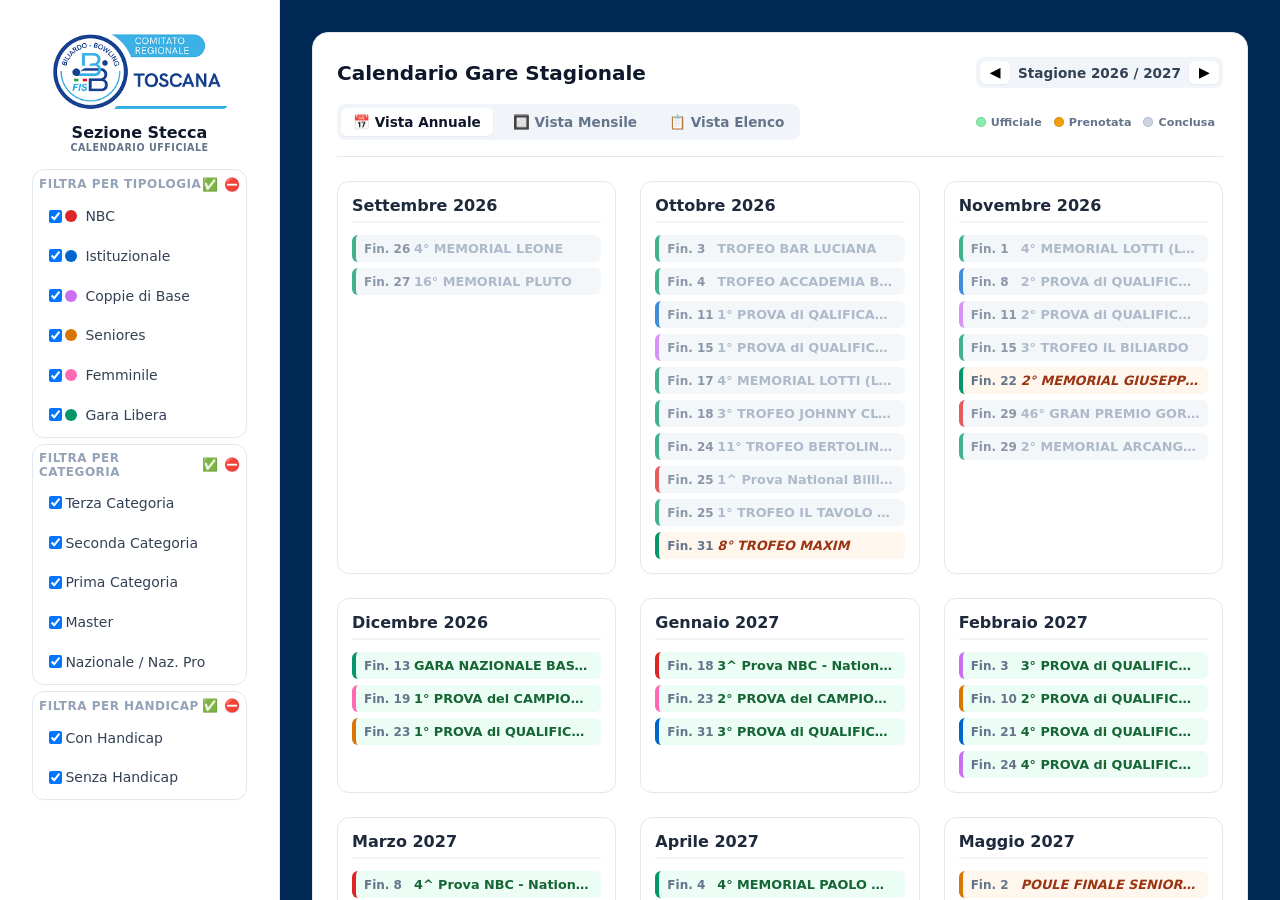
==== commit 50a9393b: "Update index.html" ====
--- a/index.html
+++ b/index.html
@@ -326,7 +326,7 @@
 		</div>
 	</dialog>
 
-<!-- Modale nascosto login di amministrazione -->
+<!-- Modale hide login di amministrazione -->
 	<dialog id="adminLoginDialog" class="login-dialog">
 		<div class="login-dialog-box">
 			<button class="btn-close" onclick="document.getElementById('adminLoginDialog').close()">✕</button>
--- a/calendar-style.css
+++ b/calendar-style.css
@@ -1,4 +1,4 @@
-/* STILI STRUTTURALI COMPLETI ED INCORPORATI */
+/* STILI STRUTTURALI COMPLETI ED INCORPORATI */ 
 *, ::after, ::before { box-sizing: border-box; }
 body { 
 	margin: 0; 
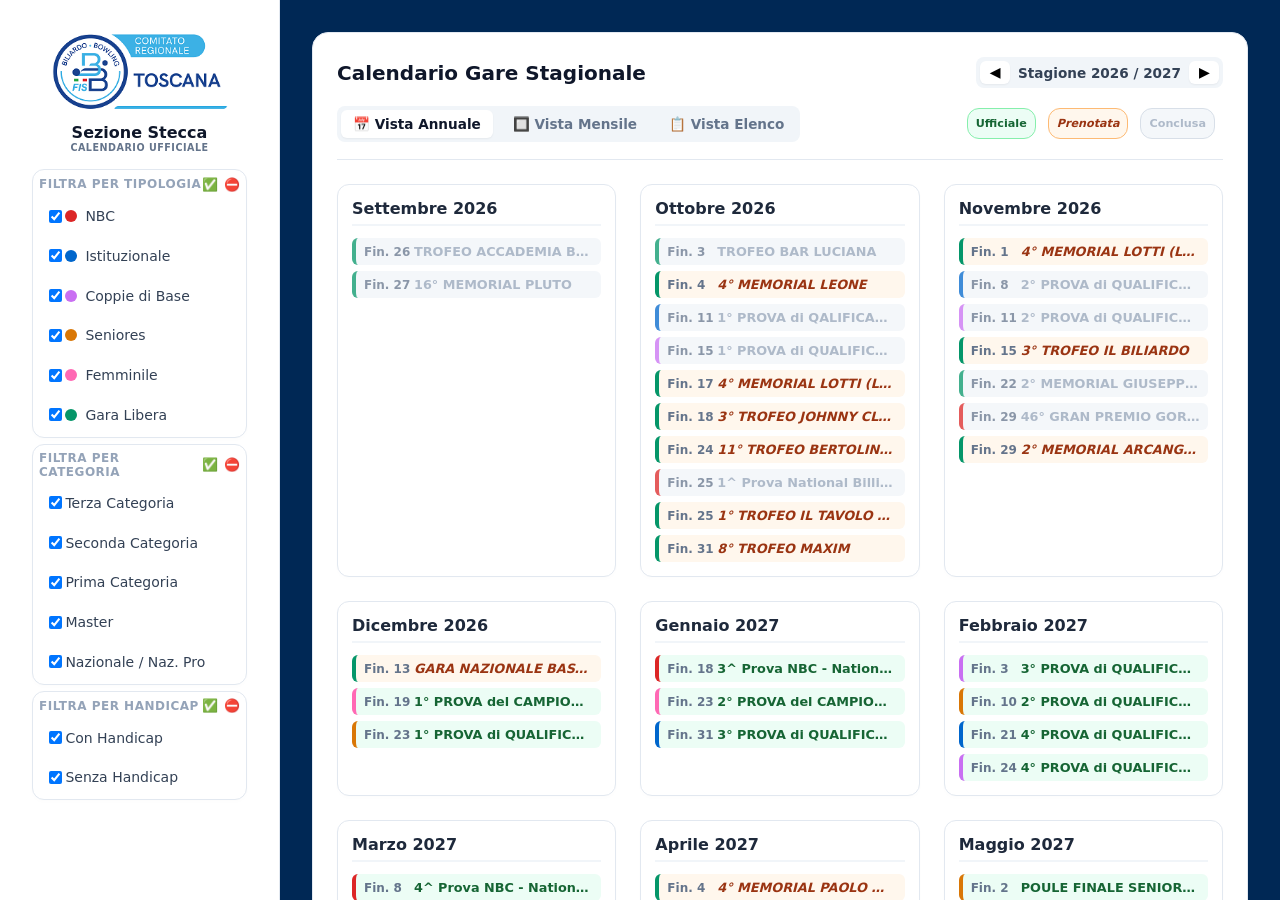
==== commit a81c737f: "Update index.html" ====
--- a/index.html
+++ b/index.html
@@ -132,9 +132,9 @@
 							<button class="admin-only btn-admin-save top-navigation-bar-view-button" onclick="createNewEventForm()" >➕ Nuova Gara</button>
 						</div>
 						<div class="calendar-status-legend">
-							<span class="legend-item"><span class="legend-dot legend-programma"></span>Ufficiale</span>
-							<span class="legend-item"><span class="legend-dot legend-pianificata"></span>Prenotata</span>
-							<span class="legend-item"><span class="legend-dot legend-conclusa"></span>Conclusa</span>
+							<span class="legend-item legend-ufficiale">Ufficiale</span>
+							<span class="legend-item legend-pianificata">Prenotata</span>
+							<span class="legend-item legend-conclusa">Conclusa</span>
 						</div>
 					</div>
 				</div>
@@ -326,7 +326,7 @@
 		</div>
 	</dialog>
 
-<!-- Modale hide login di amministrazione -->
+<!-- Modale nascosto login di amministrazione -->
 	<dialog id="adminLoginDialog" class="login-dialog">
 		<div class="login-dialog-box">
 			<button class="btn-close" onclick="document.getElementById('adminLoginDialog').close()">✕</button>
--- a/calendar-style.css
+++ b/calendar-style.css
@@ -1,4 +1,4 @@
-/* STILI STRUTTURALI COMPLETI ED INCORPORATI */ 
+/* STILI STRUTTURALI COMPLETI ED INCORPORATI */
 *, ::after, ::before { box-sizing: border-box; }
 body { 
 	margin: 0; 
@@ -385,26 +385,13 @@
 
 /* GARE UFFICIALI IN PROGRAMMA */
 
-.event-status-in-programma {
+.event-status-ufficiale {
 	background-color: #ecfdf5;
 	border-color: #86efac;
 }
 
-.event-status-in-programma .event-name {
+.event-status-ufficiale .event-name {
 	color: #166534;
-}
-
-/* GARE IN CORSO */
-
-.event-status-in-corso {
-	background-color: #dcfce7;
-	border-color: #22c55e;
-	box-shadow: 0 0 0 1px rgba(34, 197, 94, 0.2);
-}
-
-.event-status-in-corso .event-name {
-	color: #14532d;
-	font-weight: 800;
 }
 
 /* GARE CONCLUSE */
@@ -430,12 +417,8 @@
 	color: #c2410c;
 }
 
-.event-status-text-in-programma {
+.event-status-text-ufficiale {
 	color: #15803d;
-}
-
-.event-status-text-in-corso {
-	color: #166534;
 }
 
 .event-status-text-conclusa {
@@ -443,36 +426,31 @@
 }
 
 .grid-event-badge.event-status-pianificata {
-	background-color: #f59e0b;
-	color: white;
-}
-
-.grid-event-badge.event-status-in-programma {
-	background-color: #16a34a;
-	color: white;
-}
-
-.grid-event-badge.event-status-in-corso {
-	background-color: #15803d;
-	color: white;
-	box-shadow: 0 0 0 2px #bbf7d0;
+	background-color: #fff7ed;
+	border-color: #fdba74;
+	color: #9a3412;
+	font-style: italic;
+}
+
+.grid-event-badge.event-status-ufficiale {
+	background-color: #ecfdf5;
+	border-color: #86efac;
+	color: #166534;
 }
 
 .grid-event-badge.event-status-conclusa {
-	background-color: #94a3b8;
-	color: #f8fafc;
+	background-color: #f1f5f9;
+	border-color: #cbd5e1;
+	opacity: 0.75;
+	color: #94a3b8;
 }
 
 .table-calendar tr.event-status-pianificata td {
 	background-color: #fff7ed;
 }
 
-.table-calendar tr.event-status-in-programma td {
+.table-calendar tr.event-status-ufficiale td {
 	background-color: #ecfdf5;
-}
-
-.table-calendar tr.event-status-in-corso td {
-	background-color: #dcfce7;
 }
 
 .table-calendar tr.event-status-conclusa td {
@@ -496,30 +474,29 @@
 	font-size: 0.7rem;
 	font-weight: 600;
 	white-space: nowrap;
-}
-
-.legend-dot {
-	width: 10px;
-	height: 10px;
-	border-radius: 50%;
-	display: inline-block;
-	border: 1px solid rgba(15, 23, 42, 0.15);
+	border: 1px solid #e2e8f0; 
+	border-radius: 12px; 
+	padding: 0.5rem;
 }
 
 .legend-pianificata {
-	background-color: #f59e0b;
-}
-
-.legend-programma {
-	background-color: #86efac;
-}
-
-.legend-corso {
-	background-color: #16a34a;
+	color: #9a3412;
+	font-style: italic;
+	background-color: #fff7ed;
+	border-color: #fdba74;
+}
+
+.legend-ufficiale {
+	color: #166534;
+	background-color: #ecfdf5;
+	border-color: #86efac;
 }
 
 .legend-conclusa {
-	background-color: #cbd5e1;
+	color: #94a3b8;
+	background-color: #f1f5f9;
+	border-color: #cbd5e1;
+	opacity: 0.75;
 }
 
 @media (max-width: 767px) {
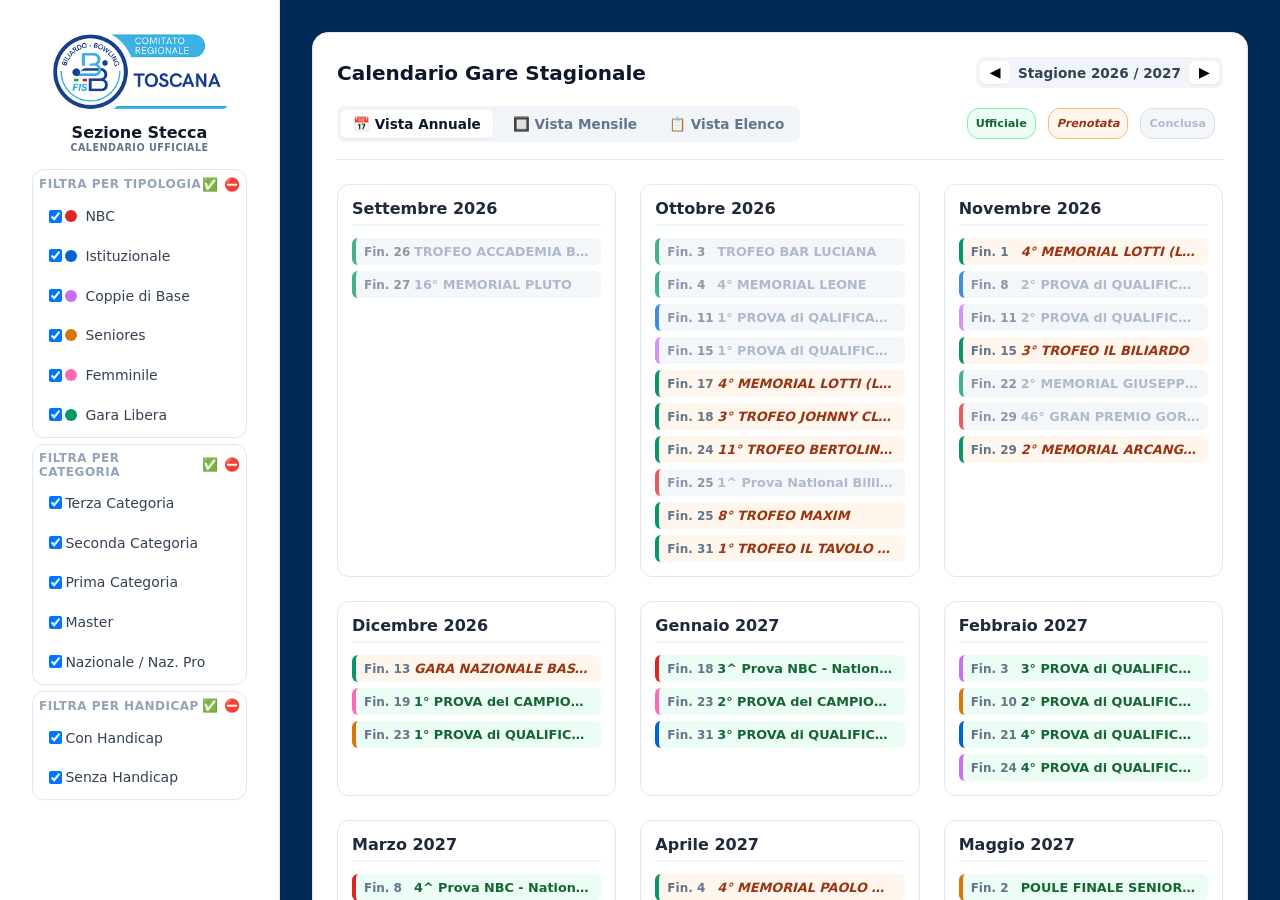
==== commit e6901791: "Update index.html" ====
--- a/index.html
+++ b/index.html
@@ -189,7 +189,7 @@
 					<label class="detail-label">URL Immagine Locandina</label>
 					<input type="text" id="editLocandina" placeholder="https://url-immagine.jpg" oninput="document.getElementById('modalLocandina').src = this.value || 'https://placehold.co'">
 				</div>
-				<div id="winnerBox" class="winner-box visitor-text">
+				<div id="winnerBox" class="winner-box">
 					<span class="winner-label">Vincitore</span>
 					<strong id="modalVincitore"></strong>
 				</div>
@@ -197,7 +197,7 @@
 
 			<!-- Contenitore Dati a destra -->
 			<div class="modal-main-side">
-			<button class="btn-close" onclick="document.getElementById('eventDialog').close()">✕</button>
+				<button class="btn-close" onclick="document.getElementById('eventDialog').close()">✕</button>
 
 				<!-- Tipologia Gara -->
 				<div class="modal-gara">
--- a/calendar-style.css
+++ b/calendar-style.css
@@ -513,29 +513,31 @@
 }
 
 .winner-box {
-	display: none;
-	width: 100%;
-	padding: 8px 10px;
-	background: #fffbeb;
-	border: 1px solid #fde68a;
-	border-radius: 8px;
-	text-align: center;
+  display: none;
+  flex-shrink: 0;
+  width: 100%;
+  padding: 8px 10px;
+  background-color: #fff8e1;
+  border: 1px solid #e6c200;
+  border-radius: 8px;
+  text-align: center;
 }
 
 .winner-label {
-	display: block;
-	margin-bottom: 2px;
-	color: #a16207;
-	font-size: 0.6rem;
-	font-weight: 700;
-	text-transform: uppercase;
-	letter-spacing: 0.5px;
+  display: block;
+  margin-bottom: 2px;
+  color: #b45309;
+  font-size: 0.6rem;
+  font-weight: 700;
+  text-transform: uppercase;
+  letter-spacing: 0.5px;
 }
 
 .winner-box strong {
-	color: #713f12;
-	font-size: 0.8rem;
-	font-weight: 800;
+  display: block;
+  color: #8a6a00;
+  font-size: 0.8rem;
+  font-weight: 800;
 }
 
 /* Vista Elenco */
